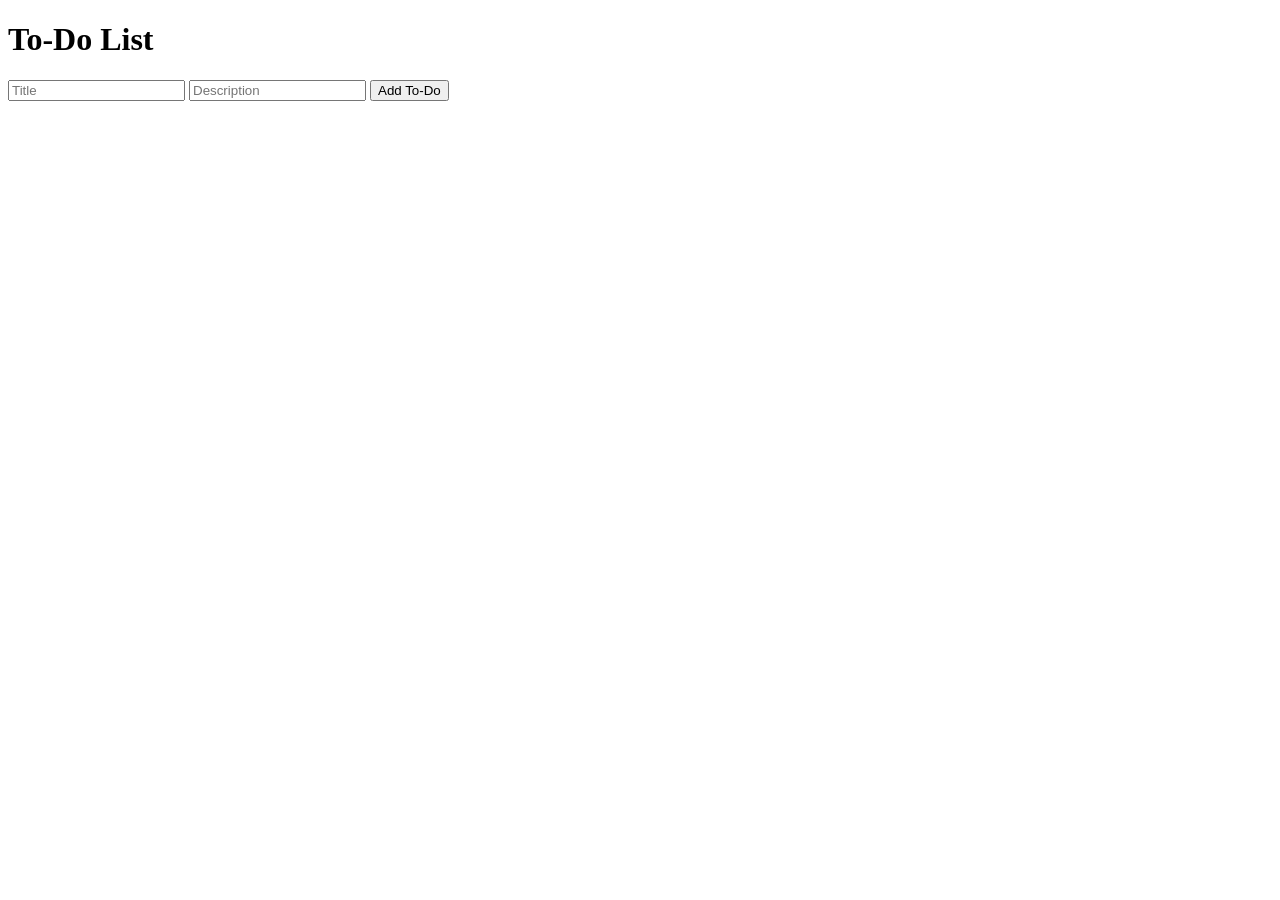
==== fastapi-app/templates/index.html @ 3cc5ca77 "fixed" ====
<!DOCTYPE html>
<html lang="en">
<head>
    <meta charset="UTF-8">
    <meta name="viewport" content="width=device-width, initial-scale=1.0">
    <title>To-Do List</title>
</head>
<body>
    <h1>To-Do List</h1>
    <ul id="todo-list"></ul>
    <form id="todo-form">
        <input type="text" id="title" placeholder="Title" required>
        <input type="text" id="description" placeholder="Description" required>
        <button type="submit">Add To-Do</button>
    </form>
    <script>
        async function fetchTodos() {
            const response = await fetch('/todos');
            const todos = await response.json();
            const todoList = document.getElementById('todo-list');
            todoList.innerHTML = '';
            todos.forEach(todo => {
                const li = document.createElement('li');
                li.textContent = `${todo.title}: ${todo.description} (Completed: ${todo.completed})`;
                const editButton = document.createElement('button');
                editButton.textContent = 'Edit';
                editButton.onclick = () => editTodo(todo.id);
                const deleteButton = document.createElement('button');
                deleteButton.textContent = 'Delete';
                deleteButton.onclick = () => deleteTodo(todo.id);
                li.appendChild(editButton);
                li.appendChild(deleteButton);
                todoList.appendChild(li);
            });
        }

        async function editTodo(id) {
            const title = prompt('Enter new title:');
            const description = prompt('Enter new description:');
            const completed = confirm('Is this task completed?');
            const response = await fetch(`/todos/${id}`, {
                method: 'PUT',
                headers: {
                    'Content-Type': 'application/json'
                },
                body: JSON.stringify({ id, title, description, completed })
            });
            if (response.ok) {
                fetchTodos();
            }
        }

        async function deleteTodo(id) {
            const response = await fetch(`/todos/${id}`, {
                method: 'DELETE'
            });
            if (response.ok) {
                fetchTodos();
            }
        }

        document.getElementById('todo-form').addEventListener('submit', async (event) => {
            event.preventDefault();
            const title = document.getElementById('title').value;
            const description = document.getElementById('description').value;
            const response = await fetch('/todos', {
                method: 'POST',
                headers: {
                    'Content-Type': 'application/json'
                },
                body: JSON.stringify({ id: Date.now(), title, description, completed: false })
            });
            if (response.ok) {
                fetchTodos();
            }
        });

        fetchTodos();
    </script>
</body>
</html>
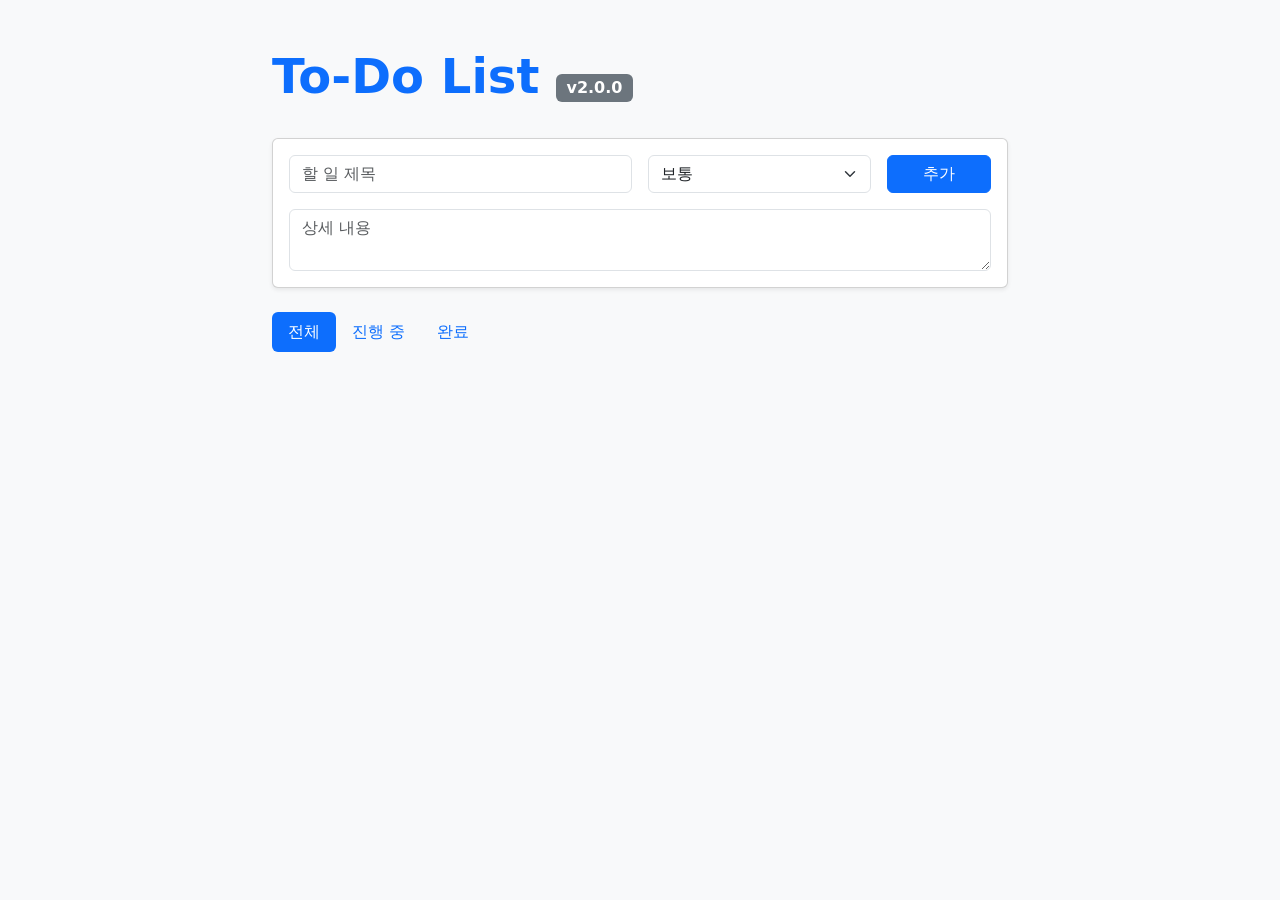
==== commit b49fc4fa: "feat: add bootstrap UI, priority, status toggle" ====
--- a/fastapi-app/templates/index.html
+++ b/fastapi-app/templates/index.html
@@ -1,76 +1,203 @@
 <!DOCTYPE html>
-<html lang="en">
+<html lang="ko">
 <head>
     <meta charset="UTF-8">
     <meta name="viewport" content="width=device-width, initial-scale=1.0">
-    <title>To-Do List</title>
+    <title>To-Do List v2.0.0</title>
+    <!-- Bootstrap 5 CSS -->
+    <link href="https://cdn.jsdelivr.net/npm/bootstrap@5.3.0/dist/css/bootstrap.min.css" rel="stylesheet">
+    <link rel="stylesheet" href="https://cdn.jsdelivr.net/npm/bootstrap-icons@1.10.0/font/bootstrap-icons.css">
+    <style>
+        .todo-completed {
+            text-decoration: line-through;
+            color: #6c757d;
+        }
+        .priority-high { border-left: 5px solid #dc3545; }
+        .priority-medium { border-left: 5px solid #ffc107; }
+        .priority-low { border-left: 5px solid #198754; }
+        body { background-color: #f8f9fa; }
+        .card { transition: transform 0.2s; }
+        .card:hover { transform: translateY(-2px); box-shadow: 0 4px 8px rgba(0,0,0,0.1); }
+    </style>
 </head>
 <body>
-    <h1>To-Do List</h1>
-    <ul id="todo-list"></ul>
-    <form id="todo-form">
-        <input type="text" id="title" placeholder="Title" required>
-        <input type="text" id="description" placeholder="Description" required>
-        <button type="submit">Add To-Do</button>
-    </form>
+    <div class="container py-5">
+        <div class="row justify-content-center">
+            <div class="col-md-8">
+                <div class="d-flex justify-content-between align-items-center mb-4">
+                    <h1 class="display-5 fw-bold text-primary">To-Do List <span class="badge bg-secondary fs-6">v2.0.0</span></h1>
+                    <div id="stats" class="text-muted"></div>
+                </div>
+
+                <!-- 입력 폼 -->
+                <div class="card shadow-sm mb-4">
+                    <div class="card-body">
+                        <form id="todo-form" class="row g-3">
+                            <div class="col-md-6">
+                                <input type="text" id="title" class="form-control" placeholder="할 일 제목" required>
+                            </div>
+                            <div class="col-md-4">
+                                <select id="priority" class="form-select">
+                                    <option value="low">낮음</option>
+                                    <option value="medium" selected>보통</option>
+                                    <option value="high">높음</option>
+                                </select>
+                            </div>
+                            <div class="col-md-2">
+                                <button type="submit" class="btn btn-primary w-100">추가</button>
+                            </div>
+                            <div class="col-12">
+                                <textarea id="description" class="form-control" placeholder="상세 내용" rows="2"></textarea>
+                            </div>
+                        </form>
+                    </div>
+                </div>
+
+                <!-- 필터 탭 -->
+                <ul class="nav nav-pills mb-3" id="pills-tab" role="tablist">
+                    <li class="nav-item" role="presentation">
+                        <button class="nav-link active" onclick="filterTodos('all')">전체</button>
+                    </li>
+                    <li class="nav-item" role="presentation">
+                        <button class="nav-link" onclick="filterTodos('active')">진행 중</button>
+                    </li>
+                    <li class="nav-item" role="presentation">
+                        <button class="nav-link" onclick="filterTodos('completed')">완료</button>
+                    </li>
+                </ul>
+
+                <!-- 할 일 목록 -->
+                <div id="todo-list" class="list-group shadow-sm">
+                    <!-- 자바스크립트로 동적 생성됨 -->
+                </div>
+            </div>
+        </div>
+    </div>
+
+    <!-- Bootstrap JS -->
+    <script src="https://cdn.jsdelivr.net/npm/bootstrap@5.3.0/dist/js/bootstrap.bundle.min.js"></script>
+
     <script>
+        let allTodos = [];
+        let currentFilter = 'all';
+
         async function fetchTodos() {
-            const response = await fetch('/todos');
-            const todos = await response.json();
+            try {
+                const response = await fetch('/todos');
+                allTodos = await response.json();
+                renderTodos();
+            } catch (error) {
+                console.error('Error fetching todos:', error);
+            }
+        }
+
+        function renderTodos() {
             const todoList = document.getElementById('todo-list');
+            const stats = document.getElementById('stats');
             todoList.innerHTML = '';
-            todos.forEach(todo => {
-                const li = document.createElement('li');
-                li.textContent = `${todo.title}: ${todo.description} (Completed: ${todo.completed})`;
-                const editButton = document.createElement('button');
-                editButton.textContent = 'Edit';
-                editButton.onclick = () => editTodo(todo.id);
-                const deleteButton = document.createElement('button');
-                deleteButton.textContent = 'Delete';
-                deleteButton.onclick = () => deleteTodo(todo.id);
-                li.appendChild(editButton);
-                li.appendChild(deleteButton);
-                todoList.appendChild(li);
-            });
+
+            const filteredTodos = allTodos.filter(todo => {
+                if (currentFilter === 'active') return !todo.completed;
+                if (currentFilter === 'completed') return todo.completed;
+                return true;
+            });
+
+            // 통계 업데이트
+            const completedCount = allTodos.filter(t => t.completed).length;
+            stats.textContent = `전체 ${allTodos.length} | 완료 ${completedCount} | 남음 ${allTodos.length - completedCount}`;
+
+            if (filteredTodos.length === 0) {
+                todoList.innerHTML = '<div class="list-group-item text-center py-4 text-muted">할 일이 없습니다.</div>';
+                return;
+            }
+
+            filteredTodos.forEach(todo => {
+                const item = document.createElement('div');
+                item.className = `list-group-item list-group-item-action priority-${todo.priority} mb-2 border rounded shadow-sm`;
+                
+                const priorityBadge = {
+                    'high': '<span class="badge bg-danger">높음</span>',
+                    'medium': '<span class="badge bg-warning text-dark">보통</span>',
+                    'low': '<span class="badge bg-success">낮음</span>'
+                }[todo.priority];
+
+                item.innerHTML = `
+                    <div class="d-flex w-100 justify-content-between align-items-center">
+                        <div class="form-check flex-grow-1">
+                            <input class="form-check-input mt-2" type="checkbox" ${todo.completed ? 'checked' : ''} 
+                                   onchange="toggleTodo(${todo.id})">
+                            <h5 class="mb-1 ${todo.completed ? 'todo-completed' : ''}">${todo.title} ${priorityBadge}</h5>
+                            <p class="mb-1 text-muted small">${todo.description || '내용 없음'}</p>
+                        </div>
+                        <div class="btn-group">
+                            <button class="btn btn-outline-secondary btn-sm" onclick="editTodo(${todo.id})"><i class="bi bi-pencil"></i></button>
+                            <button class="btn btn-outline-danger btn-sm" onclick="deleteTodo(${todo.id})"><i class="bi bi-trash"></i></button>
+                        </div>
+                    </div>
+                `;
+                todoList.appendChild(item);
+            });
+        }
+
+        function filterTodos(filter) {
+            currentFilter = filter;
+            document.querySelectorAll('.nav-link').forEach(btn => {
+                btn.classList.toggle('active', btn.textContent.includes(filter === 'all' ? '전체' : (filter === 'active' ? '진행' : '완료')));
+            });
+            renderTodos();
+        }
+
+        async function toggleTodo(id) {
+            const response = await fetch(`/todos/${id}/toggle`, { method: 'PATCH' });
+            if (response.ok) fetchTodos();
+        }
+
+        async function deleteTodo(id) {
+            if (confirm('정말로 삭제하시겠습니까?')) {
+                const response = await fetch(`/todos/${id}`, { method: 'DELETE' });
+                if (response.ok) fetchTodos();
+            }
         }
 
         async function editTodo(id) {
-            const title = prompt('Enter new title:');
-            const description = prompt('Enter new description:');
-            const completed = confirm('Is this task completed?');
+            const todo = allTodos.find(t => t.id === id);
+            const newTitle = prompt('새 제목:', todo.title);
+            if (newTitle === null) return;
+            
+            const newDesc = prompt('새 내용:', todo.description);
+            
             const response = await fetch(`/todos/${id}`, {
                 method: 'PUT',
-                headers: {
-                    'Content-Type': 'application/json'
-                },
-                body: JSON.stringify({ id, title, description, completed })
-            });
-            if (response.ok) {
-                fetchTodos();
-            }
-        }
-
-        async function deleteTodo(id) {
-            const response = await fetch(`/todos/${id}`, {
-                method: 'DELETE'
-            });
-            if (response.ok) {
-                fetchTodos();
-            }
-        }
-
-        document.getElementById('todo-form').addEventListener('submit', async (event) => {
-            event.preventDefault();
+                headers: { 'Content-Type': 'application/json' },
+                body: JSON.stringify({ 
+                    ...todo, 
+                    title: newTitle, 
+                    description: newDesc 
+                })
+            });
+            if (response.ok) fetchTodos();
+        }
+
+        document.getElementById('todo-form').addEventListener('submit', async (e) => {
+            e.preventDefault();
             const title = document.getElementById('title').value;
+            const priority = document.getElementById('priority').value;
             const description = document.getElementById('description').value;
+
             const response = await fetch('/todos', {
                 method: 'POST',
-                headers: {
-                    'Content-Type': 'application/json'
-                },
-                body: JSON.stringify({ id: Date.now(), title, description, completed: false })
-            });
+                headers: { 'Content-Type': 'application/json' },
+                body: JSON.stringify({ 
+                    id: Date.now(), 
+                    title, 
+                    description, 
+                    completed: false,
+                    priority 
+                })
+            });
+
             if (response.ok) {
+                e.target.reset();
                 fetchTodos();
             }
         });
@@ -78,4 +205,4 @@
         fetchTodos();
     </script>
 </body>
-</html>+</html>
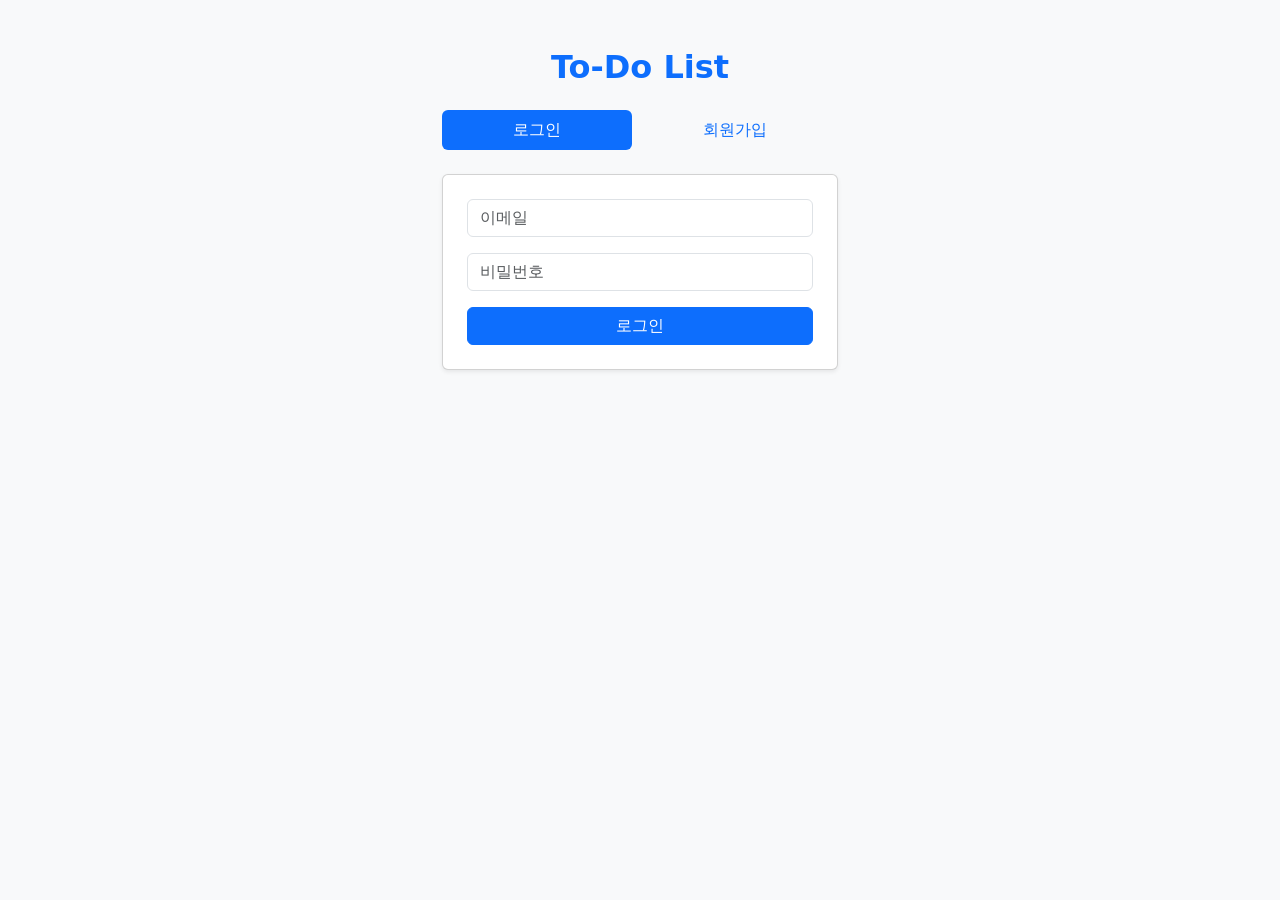
==== commit 0ceadfc4: "feat: user register&auth 구현과 DB 연결" ====
--- a/fastapi-app/templates/index.html
+++ b/fastapi-app/templates/index.html
@@ -3,206 +3,337 @@
 <head>
     <meta charset="UTF-8">
     <meta name="viewport" content="width=device-width, initial-scale=1.0">
-    <title>To-Do List v2.0.0</title>
-    <!-- Bootstrap 5 CSS -->
+    <title>To-Do List</title>
     <link href="https://cdn.jsdelivr.net/npm/bootstrap@5.3.0/dist/css/bootstrap.min.css" rel="stylesheet">
     <link rel="stylesheet" href="https://cdn.jsdelivr.net/npm/bootstrap-icons@1.10.0/font/bootstrap-icons.css">
     <style>
-        .todo-completed {
-            text-decoration: line-through;
-            color: #6c757d;
-        }
-        .priority-high { border-left: 5px solid #dc3545; }
-        .priority-medium { border-left: 5px solid #ffc107; }
-        .priority-low { border-left: 5px solid #198754; }
         body { background-color: #f8f9fa; }
+        .todo-completed { text-decoration: line-through; color: #6c757d; }
+        .priority-high  { border-left: 5px solid #dc3545; }
+        .priority-medium{ border-left: 5px solid #ffc107; }
+        .priority-low   { border-left: 5px solid #198754; }
         .card { transition: transform 0.2s; }
         .card:hover { transform: translateY(-2px); box-shadow: 0 4px 8px rgba(0,0,0,0.1); }
     </style>
 </head>
 <body>
-    <div class="container py-5">
-        <div class="row justify-content-center">
-            <div class="col-md-8">
-                <div class="d-flex justify-content-between align-items-center mb-4">
-                    <h1 class="display-5 fw-bold text-primary">To-Do List <span class="badge bg-secondary fs-6">v2.0.0</span></h1>
-                    <div id="stats" class="text-muted"></div>
-                </div>
-
-                <!-- 입력 폼 -->
-                <div class="card shadow-sm mb-4">
-                    <div class="card-body">
-                        <form id="todo-form" class="row g-3">
-                            <div class="col-md-6">
-                                <input type="text" id="title" class="form-control" placeholder="할 일 제목" required>
-                            </div>
-                            <div class="col-md-4">
-                                <select id="priority" class="form-select">
-                                    <option value="low">낮음</option>
-                                    <option value="medium" selected>보통</option>
-                                    <option value="high">높음</option>
-                                </select>
-                            </div>
-                            <div class="col-md-2">
-                                <button type="submit" class="btn btn-primary w-100">추가</button>
-                            </div>
-                            <div class="col-12">
-                                <textarea id="description" class="form-control" placeholder="상세 내용" rows="2"></textarea>
-                            </div>
-                        </form>
-                    </div>
-                </div>
-
-                <!-- 필터 탭 -->
-                <ul class="nav nav-pills mb-3" id="pills-tab" role="tablist">
-                    <li class="nav-item" role="presentation">
-                        <button class="nav-link active" onclick="filterTodos('all')">전체</button>
-                    </li>
-                    <li class="nav-item" role="presentation">
-                        <button class="nav-link" onclick="filterTodos('active')">진행 중</button>
-                    </li>
-                    <li class="nav-item" role="presentation">
-                        <button class="nav-link" onclick="filterTodos('completed')">완료</button>
-                    </li>
-                </ul>
-
-                <!-- 할 일 목록 -->
-                <div id="todo-list" class="list-group shadow-sm">
-                    <!-- 자바스크립트로 동적 생성됨 -->
-                </div>
-            </div>
+
+<!-- 인증 화면 -->
+<div id="auth-section" class="container py-5" style="max-width:420px;">
+    <h2 class="text-center text-primary fw-bold mb-4">To-Do List</h2>
+
+    <!-- 탭 -->
+    <ul class="nav nav-pills nav-fill mb-4" id="authTab">
+        <li class="nav-item">
+            <button class="nav-link active" onclick="showTab('login')">로그인</button>
+        </li>
+        <li class="nav-item">
+            <button class="nav-link" onclick="showTab('register')">회원가입</button>
+        </li>
+    </ul>
+
+    <div class="card shadow-sm">
+        <div class="card-body p-4">
+            <!-- 로그인 폼 -->
+            <form id="login-form">
+                <div class="mb-3">
+                    <input type="email" id="login-email" class="form-control" placeholder="이메일" required>
+                </div>
+                <div class="mb-3">
+                    <input type="password" id="login-password" class="form-control" placeholder="비밀번호" required>
+                </div>
+                <button type="submit" class="btn btn-primary w-100">로그인</button>
+            </form>
+
+            <!-- 회원가입 폼 -->
+            <form id="register-form" style="display:none;">
+                <div class="mb-3">
+                    <input type="email" id="reg-email" class="form-control" placeholder="이메일" required>
+                </div>
+                <div class="mb-3">
+                    <input type="password" id="reg-password" class="form-control" placeholder="비밀번호" required>
+                </div>
+                <button type="submit" class="btn btn-success w-100">회원가입</button>
+            </form>
+
+            <div id="auth-error" class="alert alert-danger mt-3 d-none"></div>
         </div>
     </div>
-
-    <!-- Bootstrap JS -->
-    <script src="https://cdn.jsdelivr.net/npm/bootstrap@5.3.0/dist/js/bootstrap.bundle.min.js"></script>
-
-    <script>
-        let allTodos = [];
-        let currentFilter = 'all';
-
-        async function fetchTodos() {
-            try {
-                const response = await fetch('/todos');
-                allTodos = await response.json();
-                renderTodos();
-            } catch (error) {
-                console.error('Error fetching todos:', error);
-            }
+</div>
+
+<!-- 메인 화면 -->
+<div id="main-section" class="container py-5" style="display:none;">
+    <div class="row justify-content-center">
+        <div class="col-md-8">
+            <div class="d-flex justify-content-between align-items-center mb-4">
+                <h1 class="display-5 fw-bold text-primary">To-Do List</h1>
+                <div class="d-flex align-items-center gap-3">
+                    <span id="stats" class="text-muted small"></span>
+                    <button class="btn btn-outline-secondary btn-sm" onclick="logout()">
+                        <i class="bi bi-box-arrow-right"></i> 로그아웃
+                    </button>
+                </div>
+            </div>
+
+            <!-- 입력 폼 -->
+            <div class="card shadow-sm mb-4">
+                <div class="card-body">
+                    <form id="todo-form" class="row g-3">
+                        <div class="col-md-6">
+                            <input type="text" id="title" class="form-control" placeholder="할 일 제목" required>
+                        </div>
+                        <div class="col-md-4">
+                            <select id="priority" class="form-select">
+                                <option value="low">낮음</option>
+                                <option value="medium" selected>보통</option>
+                                <option value="high">높음</option>
+                            </select>
+                        </div>
+                        <div class="col-md-2">
+                            <button type="submit" class="btn btn-primary w-100">추가</button>
+                        </div>
+                        <div class="col-12">
+                            <textarea id="description" class="form-control" placeholder="상세 내용" rows="2"></textarea>
+                        </div>
+                    </form>
+                </div>
+            </div>
+
+            <!-- 필터 탭 -->
+            <ul class="nav nav-pills mb-3">
+                <li class="nav-item">
+                    <button class="nav-link active" onclick="filterTodos('all', this)">전체</button>
+                </li>
+                <li class="nav-item">
+                    <button class="nav-link" onclick="filterTodos('active', this)">진행 중</button>
+                </li>
+                <li class="nav-item">
+                    <button class="nav-link" onclick="filterTodos('completed', this)">완료</button>
+                </li>
+            </ul>
+
+            <!-- 할 일 목록 -->
+            <div id="todo-list" class="list-group shadow-sm"></div>
+        </div>
+    </div>
+</div>
+
+<script src="https://cdn.jsdelivr.net/npm/bootstrap@5.3.0/dist/js/bootstrap.bundle.min.js"></script>
+<script>
+    let allTodos = [];
+    let currentFilter = 'all';
+
+    // ── 인증 헬퍼 ──────────────────────────────────────────────
+    function getToken() { return localStorage.getItem('token'); }
+    function setToken(t) { localStorage.setItem('token', t); }
+    function clearToken() { localStorage.removeItem('token'); }
+
+    function authHeaders() {
+        return { 'Content-Type': 'application/json', 'Authorization': `Bearer ${getToken()}` };
+    }
+
+    async function apiFetch(url, options = {}) {
+        const res = await fetch(url, { ...options, headers: authHeaders() });
+        if (res.status === 401) { logout(); return null; }
+        return res;
+    }
+
+    // ── 화면 전환 ────────────────────────────────────────────
+    function showMain() {
+        document.getElementById('auth-section').style.display = 'none';
+        document.getElementById('main-section').style.display = '';
+        fetchTodos();
+    }
+
+    function showAuth() {
+        document.getElementById('auth-section').style.display = '';
+        document.getElementById('main-section').style.display = 'none';
+    }
+
+    function showTab(tab) {
+        document.getElementById('login-form').style.display    = tab === 'login'    ? '' : 'none';
+        document.getElementById('register-form').style.display = tab === 'register' ? '' : 'none';
+        document.querySelectorAll('#authTab .nav-link').forEach((btn, i) => {
+            btn.classList.toggle('active', (tab === 'login' && i === 0) || (tab === 'register' && i === 1));
+        });
+        document.getElementById('auth-error').classList.add('d-none');
+    }
+
+    function showAuthError(msg) {
+        const el = document.getElementById('auth-error');
+        el.textContent = msg;
+        el.classList.remove('d-none');
+    }
+
+    function logout() {
+        clearToken();
+        allTodos = [];
+        showAuth();
+    }
+
+    // ── 로그인 / 회원가입 ──────────────────────────────────────
+    document.getElementById('login-form').addEventListener('submit', async (e) => {
+        e.preventDefault();
+        const email    = document.getElementById('login-email').value;
+        const password = document.getElementById('login-password').value;
+
+        const res = await fetch('/auth/login', {
+            method: 'POST',
+            headers: { 'Content-Type': 'application/json' },
+            body: JSON.stringify({ email, password })
+        });
+
+        if (res.ok) {
+            const data = await res.json();
+            setToken(data.access_token);
+            showMain();
+        } else {
+            const err = await res.json();
+            showAuthError(err.detail || '로그인 실패');
         }
-
-        function renderTodos() {
-            const todoList = document.getElementById('todo-list');
-            const stats = document.getElementById('stats');
-            todoList.innerHTML = '';
-
-            const filteredTodos = allTodos.filter(todo => {
-                if (currentFilter === 'active') return !todo.completed;
-                if (currentFilter === 'completed') return todo.completed;
-                return true;
-            });
-
-            // 통계 업데이트
-            const completedCount = allTodos.filter(t => t.completed).length;
-            stats.textContent = `전체 ${allTodos.length} | 완료 ${completedCount} | 남음 ${allTodos.length - completedCount}`;
-
-            if (filteredTodos.length === 0) {
-                todoList.innerHTML = '<div class="list-group-item text-center py-4 text-muted">할 일이 없습니다.</div>';
-                return;
-            }
-
-            filteredTodos.forEach(todo => {
-                const item = document.createElement('div');
-                item.className = `list-group-item list-group-item-action priority-${todo.priority} mb-2 border rounded shadow-sm`;
-                
-                const priorityBadge = {
-                    'high': '<span class="badge bg-danger">높음</span>',
-                    'medium': '<span class="badge bg-warning text-dark">보통</span>',
-                    'low': '<span class="badge bg-success">낮음</span>'
-                }[todo.priority];
-
-                item.innerHTML = `
-                    <div class="d-flex w-100 justify-content-between align-items-center">
-                        <div class="form-check flex-grow-1">
-                            <input class="form-check-input mt-2" type="checkbox" ${todo.completed ? 'checked' : ''} 
-                                   onchange="toggleTodo(${todo.id})">
-                            <h5 class="mb-1 ${todo.completed ? 'todo-completed' : ''}">${todo.title} ${priorityBadge}</h5>
-                            <p class="mb-1 text-muted small">${todo.description || '내용 없음'}</p>
-                        </div>
-                        <div class="btn-group">
-                            <button class="btn btn-outline-secondary btn-sm" onclick="editTodo(${todo.id})"><i class="bi bi-pencil"></i></button>
-                            <button class="btn btn-outline-danger btn-sm" onclick="deleteTodo(${todo.id})"><i class="bi bi-trash"></i></button>
-                        </div>
-                    </div>
-                `;
-                todoList.appendChild(item);
-            });
-        }
-
-        function filterTodos(filter) {
-            currentFilter = filter;
-            document.querySelectorAll('.nav-link').forEach(btn => {
-                btn.classList.toggle('active', btn.textContent.includes(filter === 'all' ? '전체' : (filter === 'active' ? '진행' : '완료')));
-            });
-            renderTodos();
-        }
-
-        async function toggleTodo(id) {
-            const response = await fetch(`/todos/${id}/toggle`, { method: 'PATCH' });
-            if (response.ok) fetchTodos();
-        }
-
-        async function deleteTodo(id) {
-            if (confirm('정말로 삭제하시겠습니까?')) {
-                const response = await fetch(`/todos/${id}`, { method: 'DELETE' });
-                if (response.ok) fetchTodos();
-            }
-        }
-
-        async function editTodo(id) {
-            const todo = allTodos.find(t => t.id === id);
-            const newTitle = prompt('새 제목:', todo.title);
-            if (newTitle === null) return;
-            
-            const newDesc = prompt('새 내용:', todo.description);
-            
-            const response = await fetch(`/todos/${id}`, {
-                method: 'PUT',
-                headers: { 'Content-Type': 'application/json' },
-                body: JSON.stringify({ 
-                    ...todo, 
-                    title: newTitle, 
-                    description: newDesc 
-                })
-            });
-            if (response.ok) fetchTodos();
-        }
-
-        document.getElementById('todo-form').addEventListener('submit', async (e) => {
-            e.preventDefault();
-            const title = document.getElementById('title').value;
-            const priority = document.getElementById('priority').value;
-            const description = document.getElementById('description').value;
-
-            const response = await fetch('/todos', {
+    });
+
+    document.getElementById('register-form').addEventListener('submit', async (e) => {
+        e.preventDefault();
+        const email    = document.getElementById('reg-email').value;
+        const password = document.getElementById('reg-password').value;
+
+        const res = await fetch('/auth/register', {
+            method: 'POST',
+            headers: { 'Content-Type': 'application/json' },
+            body: JSON.stringify({ email, password })
+        });
+
+        if (res.ok) {
+            showAuthError('');
+            document.getElementById('auth-error').classList.add('d-none');
+            // 자동 로그인
+            const loginRes = await fetch('/auth/login', {
                 method: 'POST',
                 headers: { 'Content-Type': 'application/json' },
-                body: JSON.stringify({ 
-                    id: Date.now(), 
-                    title, 
-                    description, 
-                    completed: false,
-                    priority 
-                })
+                body: JSON.stringify({ email, password })
             });
-
-            if (response.ok) {
-                e.target.reset();
-                fetchTodos();
+            if (loginRes.ok) {
+                const data = await loginRes.json();
+                setToken(data.access_token);
+                showMain();
             }
-        });
-
-        fetchTodos();
-    </script>
+        } else {
+            const err = await res.json();
+            showAuthError(err.detail || '회원가입 실패');
+        }
+    });
+
+    // ── Todo CRUD ──────────────────────────────────────────────
+    async function fetchTodos() {
+        const res = await apiFetch('/todos');
+        if (!res) return;
+        allTodos = await res.json();
+        renderTodos();
+    }
+
+    function renderTodos() {
+        const list  = document.getElementById('todo-list');
+        const stats = document.getElementById('stats');
+        list.innerHTML = '';
+
+        const filtered = allTodos.filter(t => {
+            if (currentFilter === 'active')    return !t.completed;
+            if (currentFilter === 'completed') return  t.completed;
+            return true;
+        });
+
+        const done = allTodos.filter(t => t.completed).length;
+        stats.textContent = `전체 ${allTodos.length} | 완료 ${done} | 남음 ${allTodos.length - done}`;
+
+        if (filtered.length === 0) {
+            list.innerHTML = '<div class="list-group-item text-center py-4 text-muted">할 일이 없습니다.</div>';
+            return;
+        }
+
+        const badges = {
+            high:   '<span class="badge bg-danger">높음</span>',
+            medium: '<span class="badge bg-warning text-dark">보통</span>',
+            low:    '<span class="badge bg-success">낮음</span>'
+        };
+
+        filtered.forEach(todo => {
+            const item = document.createElement('div');
+            item.className = `list-group-item list-group-item-action priority-${todo.priority} mb-2 border rounded shadow-sm`;
+            item.innerHTML = `
+                <div class="d-flex w-100 justify-content-between align-items-center">
+                    <div class="form-check flex-grow-1">
+                        <input class="form-check-input mt-2" type="checkbox" ${todo.completed ? 'checked' : ''}
+                               onchange="toggleTodo(${todo.id})">
+                        <h5 class="mb-1 ${todo.completed ? 'todo-completed' : ''}">${todo.title} ${badges[todo.priority] || ''}</h5>
+                        <p class="mb-1 text-muted small">${todo.description || '내용 없음'}</p>
+                    </div>
+                    <div class="btn-group">
+                        <button class="btn btn-outline-secondary btn-sm" onclick="editTodo(${todo.id})">
+                            <i class="bi bi-pencil"></i>
+                        </button>
+                        <button class="btn btn-outline-danger btn-sm" onclick="deleteTodo(${todo.id})">
+                            <i class="bi bi-trash"></i>
+                        </button>
+                    </div>
+                </div>`;
+            list.appendChild(item);
+        });
+    }
+
+    function filterTodos(filter, btn) {
+        currentFilter = filter;
+        document.querySelectorAll('.nav-pills .nav-link').forEach(b => b.classList.remove('active'));
+        btn.classList.add('active');
+        renderTodos();
+    }
+
+    async function toggleTodo(id) {
+        const res = await apiFetch(`/todos/${id}/toggle`, { method: 'PATCH' });
+        if (res && res.ok) fetchTodos();
+    }
+
+    async function deleteTodo(id) {
+        if (!confirm('정말로 삭제하시겠습니까?')) return;
+        const res = await apiFetch(`/todos/${id}`, { method: 'DELETE' });
+        if (res && res.ok) fetchTodos();
+    }
+
+    async function editTodo(id) {
+        const todo = allTodos.find(t => t.id === id);
+        const newTitle = prompt('새 제목:', todo.title);
+        if (newTitle === null) return;
+        const newDesc = prompt('새 내용:', todo.description);
+
+        const res = await apiFetch(`/todos/${id}`, {
+            method: 'PUT',
+            body: JSON.stringify({ title: newTitle, description: newDesc })
+        });
+        if (res && res.ok) fetchTodos();
+    }
+
+    document.getElementById('todo-form').addEventListener('submit', async (e) => {
+        e.preventDefault();
+        const res = await apiFetch('/todos', {
+            method: 'POST',
+            body: JSON.stringify({
+                title:       document.getElementById('title').value,
+                priority:    document.getElementById('priority').value,
+                description: document.getElementById('description').value
+            })
+        });
+        if (res && res.ok) {
+            e.target.reset();
+            fetchTodos();
+        }
+    });
+
+    // ── 초기 진입 ─────────────────────────────────────────────
+    if (getToken()) {
+        showMain();
+    } else {
+        showAuth();
+    }
+</script>
 </body>
 </html>
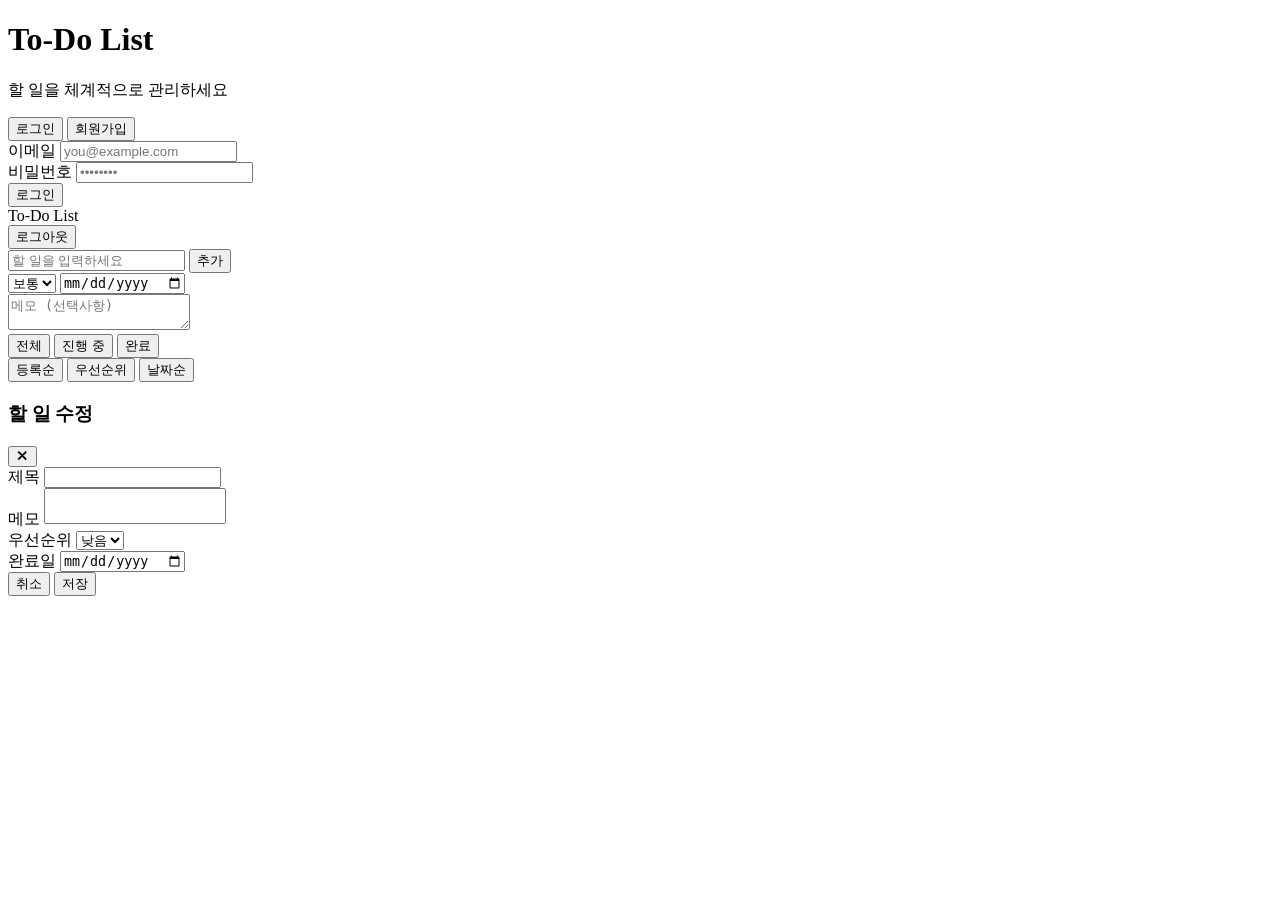
==== commit bce6415f: "feat: 파일 구조변경 및 정렬기능" ====
--- a/fastapi-app/templates/index.html
+++ b/fastapi-app/templates/index.html
@@ -4,336 +4,139 @@
     <meta charset="UTF-8">
     <meta name="viewport" content="width=device-width, initial-scale=1.0">
     <title>To-Do List</title>
-    <link href="https://cdn.jsdelivr.net/npm/bootstrap@5.3.0/dist/css/bootstrap.min.css" rel="stylesheet">
-    <link rel="stylesheet" href="https://cdn.jsdelivr.net/npm/bootstrap-icons@1.10.0/font/bootstrap-icons.css">
-    <style>
-        body { background-color: #f8f9fa; }
-        .todo-completed { text-decoration: line-through; color: #6c757d; }
-        .priority-high  { border-left: 5px solid #dc3545; }
-        .priority-medium{ border-left: 5px solid #ffc107; }
-        .priority-low   { border-left: 5px solid #198754; }
-        .card { transition: transform 0.2s; }
-        .card:hover { transform: translateY(-2px); box-shadow: 0 4px 8px rgba(0,0,0,0.1); }
-    </style>
+    <link href="https://fonts.googleapis.com/css2?family=Inter:wght@300;400;500;600;700&display=swap" rel="stylesheet">
+    <link rel="stylesheet" href="/static/css/style.css">
 </head>
 <body>
 
 <!-- 인증 화면 -->
-<div id="auth-section" class="container py-5" style="max-width:420px;">
-    <h2 class="text-center text-primary fw-bold mb-4">To-Do List</h2>
+<div id="auth-section">
+    <div class="auth-box">
+        <div class="auth-logo">
+            <h1>To-Do List</h1>
+            <p>할 일을 체계적으로 관리하세요</p>
+        </div>
 
-    <!-- 탭 -->
-    <ul class="nav nav-pills nav-fill mb-4" id="authTab">
-        <li class="nav-item">
-            <button class="nav-link active" onclick="showTab('login')">로그인</button>
-        </li>
-        <li class="nav-item">
-            <button class="nav-link" onclick="showTab('register')">회원가입</button>
-        </li>
-    </ul>
+        <div class="auth-tabs">
+            <button class="auth-tab-btn active" onclick="showTab('login')">로그인</button>
+            <button class="auth-tab-btn" onclick="showTab('register')">회원가입</button>
+        </div>
 
-    <div class="card shadow-sm">
-        <div class="card-body p-4">
-            <!-- 로그인 폼 -->
+        <div class="auth-card">
             <form id="login-form">
-                <div class="mb-3">
-                    <input type="email" id="login-email" class="form-control" placeholder="이메일" required>
+                <div class="form-group">
+                    <label class="form-label">이메일</label>
+                    <input type="email" id="login-email" class="form-input" placeholder="you@example.com" required>
                 </div>
-                <div class="mb-3">
-                    <input type="password" id="login-password" class="form-control" placeholder="비밀번호" required>
+                <div class="form-group">
+                    <label class="form-label">비밀번호</label>
+                    <input type="password" id="login-password" class="form-input" placeholder="••••••••" required>
                 </div>
-                <button type="submit" class="btn btn-primary w-100">로그인</button>
+                <button type="submit" class="btn-primary">로그인</button>
             </form>
 
-            <!-- 회원가입 폼 -->
             <form id="register-form" style="display:none;">
-                <div class="mb-3">
-                    <input type="email" id="reg-email" class="form-control" placeholder="이메일" required>
+                <div class="form-group">
+                    <label class="form-label">이메일</label>
+                    <input type="email" id="reg-email" class="form-input" placeholder="you@example.com" required>
                 </div>
-                <div class="mb-3">
-                    <input type="password" id="reg-password" class="form-control" placeholder="비밀번호" required>
+                <div class="form-group">
+                    <label class="form-label">비밀번호</label>
+                    <input type="password" id="reg-password" class="form-input" placeholder="••••••••" required>
                 </div>
-                <button type="submit" class="btn btn-success w-100">회원가입</button>
+                <button type="submit" class="btn-primary green">가입하기</button>
             </form>
 
-            <div id="auth-error" class="alert alert-danger mt-3 d-none"></div>
+            <div id="auth-error" class="auth-error"></div>
         </div>
     </div>
 </div>
 
 <!-- 메인 화면 -->
-<div id="main-section" class="container py-5" style="display:none;">
-    <div class="row justify-content-center">
-        <div class="col-md-8">
-            <div class="d-flex justify-content-between align-items-center mb-4">
-                <h1 class="display-5 fw-bold text-primary">To-Do List</h1>
-                <div class="d-flex align-items-center gap-3">
-                    <span id="stats" class="text-muted small"></span>
-                    <button class="btn btn-outline-secondary btn-sm" onclick="logout()">
-                        <i class="bi bi-box-arrow-right"></i> 로그아웃
-                    </button>
+<div id="main-section">
+    <header class="topbar">
+        <span class="topbar-logo">To-Do List</span>
+        <div class="topbar-right">
+            <span id="stats"></span>
+            <button class="btn-logout" onclick="logout()">로그아웃</button>
+        </div>
+    </header>
+
+    <div class="main-body">
+        <div class="add-card">
+            <form id="todo-form">
+                <div class="add-row">
+                    <input type="text" id="title" class="add-title" placeholder="할 일을 입력하세요" required>
+                    <button type="submit" class="btn-add">추가</button>
+                </div>
+                <div class="add-meta">
+                    <select id="priority" class="form-select">
+                        <option value="low">낮음</option>
+                        <option value="medium" selected>보통</option>
+                        <option value="high">높음</option>
+                    </select>
+                    <input type="date" id="due_date" class="add-date">
+                </div>
+                <textarea id="description" class="add-desc" placeholder="메모 (선택사항)" rows="2"></textarea>
+            </form>
+        </div>
+
+        <div class="toolbar">
+            <div class="filter-tabs">
+                <button class="filter-btn active" onclick="filterTodos('all', this)">전체</button>
+                <button class="filter-btn" onclick="filterTodos('active', this)">진행 중</button>
+                <button class="filter-btn" onclick="filterTodos('completed', this)">완료</button>
+            </div>
+            <div class="sort-tabs">
+                <button class="sort-btn active" onclick="setSort('default', this)">등록순</button>
+                <button class="sort-btn" onclick="setSort('priority', this)">우선순위</button>
+                <button class="sort-btn" onclick="setSort('date', this)">날짜순</button>
+            </div>
+        </div>
+
+        <div id="todo-list"></div>
+    </div>
+</div>
+
+<!-- 수정 모달 -->
+<div class="modal-overlay" id="editOverlay">
+    <div class="modal-box">
+        <div class="modal-header">
+            <h3>할 일 수정</h3>
+            <button class="modal-close" onclick="closeModal()">✕</button>
+        </div>
+        <div class="modal-body">
+            <input type="hidden" id="edit-id">
+            <div class="form-group">
+                <label class="form-label">제목</label>
+                <input type="text" id="edit-title" class="form-input" required>
+            </div>
+            <div class="form-group">
+                <label class="form-label">메모</label>
+                <textarea id="edit-description" class="form-input" rows="2" style="resize:none;"></textarea>
+            </div>
+            <div class="modal-row">
+                <div class="form-group">
+                    <label class="form-label">우선순위</label>
+                    <select id="edit-priority" class="form-input" style="cursor:pointer;">
+                        <option value="low">낮음</option>
+                        <option value="medium">보통</option>
+                        <option value="high">높음</option>
+                    </select>
+                </div>
+                <div class="form-group">
+                    <label class="form-label">완료일</label>
+                    <input type="date" id="edit-due_date" class="form-input">
                 </div>
             </div>
-
-            <!-- 입력 폼 -->
-            <div class="card shadow-sm mb-4">
-                <div class="card-body">
-                    <form id="todo-form" class="row g-3">
-                        <div class="col-md-6">
-                            <input type="text" id="title" class="form-control" placeholder="할 일 제목" required>
-                        </div>
-                        <div class="col-md-4">
-                            <select id="priority" class="form-select">
-                                <option value="low">낮음</option>
-                                <option value="medium" selected>보통</option>
-                                <option value="high">높음</option>
-                            </select>
-                        </div>
-                        <div class="col-md-2">
-                            <button type="submit" class="btn btn-primary w-100">추가</button>
-                        </div>
-                        <div class="col-12">
-                            <textarea id="description" class="form-control" placeholder="상세 내용" rows="2"></textarea>
-                        </div>
-                    </form>
-                </div>
-            </div>
-
-            <!-- 필터 탭 -->
-            <ul class="nav nav-pills mb-3">
-                <li class="nav-item">
-                    <button class="nav-link active" onclick="filterTodos('all', this)">전체</button>
-                </li>
-                <li class="nav-item">
-                    <button class="nav-link" onclick="filterTodos('active', this)">진행 중</button>
-                </li>
-                <li class="nav-item">
-                    <button class="nav-link" onclick="filterTodos('completed', this)">완료</button>
-                </li>
-            </ul>
-
-            <!-- 할 일 목록 -->
-            <div id="todo-list" class="list-group shadow-sm"></div>
+        </div>
+        <div class="modal-footer">
+            <button class="btn-cancel" onclick="closeModal()">취소</button>
+            <button class="btn-save" onclick="submitEdit()">저장</button>
         </div>
     </div>
 </div>
 
-<script src="https://cdn.jsdelivr.net/npm/bootstrap@5.3.0/dist/js/bootstrap.bundle.min.js"></script>
-<script>
-    let allTodos = [];
-    let currentFilter = 'all';
-
-    // ── 인증 헬퍼 ──────────────────────────────────────────────
-    function getToken() { return localStorage.getItem('token'); }
-    function setToken(t) { localStorage.setItem('token', t); }
-    function clearToken() { localStorage.removeItem('token'); }
-
-    function authHeaders() {
-        return { 'Content-Type': 'application/json', 'Authorization': `Bearer ${getToken()}` };
-    }
-
-    async function apiFetch(url, options = {}) {
-        const res = await fetch(url, { ...options, headers: authHeaders() });
-        if (res.status === 401) { logout(); return null; }
-        return res;
-    }
-
-    // ── 화면 전환 ────────────────────────────────────────────
-    function showMain() {
-        document.getElementById('auth-section').style.display = 'none';
-        document.getElementById('main-section').style.display = '';
-        fetchTodos();
-    }
-
-    function showAuth() {
-        document.getElementById('auth-section').style.display = '';
-        document.getElementById('main-section').style.display = 'none';
-    }
-
-    function showTab(tab) {
-        document.getElementById('login-form').style.display    = tab === 'login'    ? '' : 'none';
-        document.getElementById('register-form').style.display = tab === 'register' ? '' : 'none';
-        document.querySelectorAll('#authTab .nav-link').forEach((btn, i) => {
-            btn.classList.toggle('active', (tab === 'login' && i === 0) || (tab === 'register' && i === 1));
-        });
-        document.getElementById('auth-error').classList.add('d-none');
-    }
-
-    function showAuthError(msg) {
-        const el = document.getElementById('auth-error');
-        el.textContent = msg;
-        el.classList.remove('d-none');
-    }
-
-    function logout() {
-        clearToken();
-        allTodos = [];
-        showAuth();
-    }
-
-    // ── 로그인 / 회원가입 ──────────────────────────────────────
-    document.getElementById('login-form').addEventListener('submit', async (e) => {
-        e.preventDefault();
-        const email    = document.getElementById('login-email').value;
-        const password = document.getElementById('login-password').value;
-
-        const res = await fetch('/auth/login', {
-            method: 'POST',
-            headers: { 'Content-Type': 'application/json' },
-            body: JSON.stringify({ email, password })
-        });
-
-        if (res.ok) {
-            const data = await res.json();
-            setToken(data.access_token);
-            showMain();
-        } else {
-            const err = await res.json();
-            showAuthError(err.detail || '로그인 실패');
-        }
-    });
-
-    document.getElementById('register-form').addEventListener('submit', async (e) => {
-        e.preventDefault();
-        const email    = document.getElementById('reg-email').value;
-        const password = document.getElementById('reg-password').value;
-
-        const res = await fetch('/auth/register', {
-            method: 'POST',
-            headers: { 'Content-Type': 'application/json' },
-            body: JSON.stringify({ email, password })
-        });
-
-        if (res.ok) {
-            showAuthError('');
-            document.getElementById('auth-error').classList.add('d-none');
-            // 자동 로그인
-            const loginRes = await fetch('/auth/login', {
-                method: 'POST',
-                headers: { 'Content-Type': 'application/json' },
-                body: JSON.stringify({ email, password })
-            });
-            if (loginRes.ok) {
-                const data = await loginRes.json();
-                setToken(data.access_token);
-                showMain();
-            }
-        } else {
-            const err = await res.json();
-            showAuthError(err.detail || '회원가입 실패');
-        }
-    });
-
-    // ── Todo CRUD ──────────────────────────────────────────────
-    async function fetchTodos() {
-        const res = await apiFetch('/todos');
-        if (!res) return;
-        allTodos = await res.json();
-        renderTodos();
-    }
-
-    function renderTodos() {
-        const list  = document.getElementById('todo-list');
-        const stats = document.getElementById('stats');
-        list.innerHTML = '';
-
-        const filtered = allTodos.filter(t => {
-            if (currentFilter === 'active')    return !t.completed;
-            if (currentFilter === 'completed') return  t.completed;
-            return true;
-        });
-
-        const done = allTodos.filter(t => t.completed).length;
-        stats.textContent = `전체 ${allTodos.length} | 완료 ${done} | 남음 ${allTodos.length - done}`;
-
-        if (filtered.length === 0) {
-            list.innerHTML = '<div class="list-group-item text-center py-4 text-muted">할 일이 없습니다.</div>';
-            return;
-        }
-
-        const badges = {
-            high:   '<span class="badge bg-danger">높음</span>',
-            medium: '<span class="badge bg-warning text-dark">보통</span>',
-            low:    '<span class="badge bg-success">낮음</span>'
-        };
-
-        filtered.forEach(todo => {
-            const item = document.createElement('div');
-            item.className = `list-group-item list-group-item-action priority-${todo.priority} mb-2 border rounded shadow-sm`;
-            item.innerHTML = `
-                <div class="d-flex w-100 justify-content-between align-items-center">
-                    <div class="form-check flex-grow-1">
-                        <input class="form-check-input mt-2" type="checkbox" ${todo.completed ? 'checked' : ''}
-                               onchange="toggleTodo(${todo.id})">
-                        <h5 class="mb-1 ${todo.completed ? 'todo-completed' : ''}">${todo.title} ${badges[todo.priority] || ''}</h5>
-                        <p class="mb-1 text-muted small">${todo.description || '내용 없음'}</p>
-                    </div>
-                    <div class="btn-group">
-                        <button class="btn btn-outline-secondary btn-sm" onclick="editTodo(${todo.id})">
-                            <i class="bi bi-pencil"></i>
-                        </button>
-                        <button class="btn btn-outline-danger btn-sm" onclick="deleteTodo(${todo.id})">
-                            <i class="bi bi-trash"></i>
-                        </button>
-                    </div>
-                </div>`;
-            list.appendChild(item);
-        });
-    }
-
-    function filterTodos(filter, btn) {
-        currentFilter = filter;
-        document.querySelectorAll('.nav-pills .nav-link').forEach(b => b.classList.remove('active'));
-        btn.classList.add('active');
-        renderTodos();
-    }
-
-    async function toggleTodo(id) {
-        const res = await apiFetch(`/todos/${id}/toggle`, { method: 'PATCH' });
-        if (res && res.ok) fetchTodos();
-    }
-
-    async function deleteTodo(id) {
-        if (!confirm('정말로 삭제하시겠습니까?')) return;
-        const res = await apiFetch(`/todos/${id}`, { method: 'DELETE' });
-        if (res && res.ok) fetchTodos();
-    }
-
-    async function editTodo(id) {
-        const todo = allTodos.find(t => t.id === id);
-        const newTitle = prompt('새 제목:', todo.title);
-        if (newTitle === null) return;
-        const newDesc = prompt('새 내용:', todo.description);
-
-        const res = await apiFetch(`/todos/${id}`, {
-            method: 'PUT',
-            body: JSON.stringify({ title: newTitle, description: newDesc })
-        });
-        if (res && res.ok) fetchTodos();
-    }
-
-    document.getElementById('todo-form').addEventListener('submit', async (e) => {
-        e.preventDefault();
-        const res = await apiFetch('/todos', {
-            method: 'POST',
-            body: JSON.stringify({
-                title:       document.getElementById('title').value,
-                priority:    document.getElementById('priority').value,
-                description: document.getElementById('description').value
-            })
-        });
-        if (res && res.ok) {
-            e.target.reset();
-            fetchTodos();
-        }
-    });
-
-    // ── 초기 진입 ─────────────────────────────────────────────
-    if (getToken()) {
-        showMain();
-    } else {
-        showAuth();
-    }
-</script>
+<script src="/static/js/app.js"></script>
 </body>
 </html>
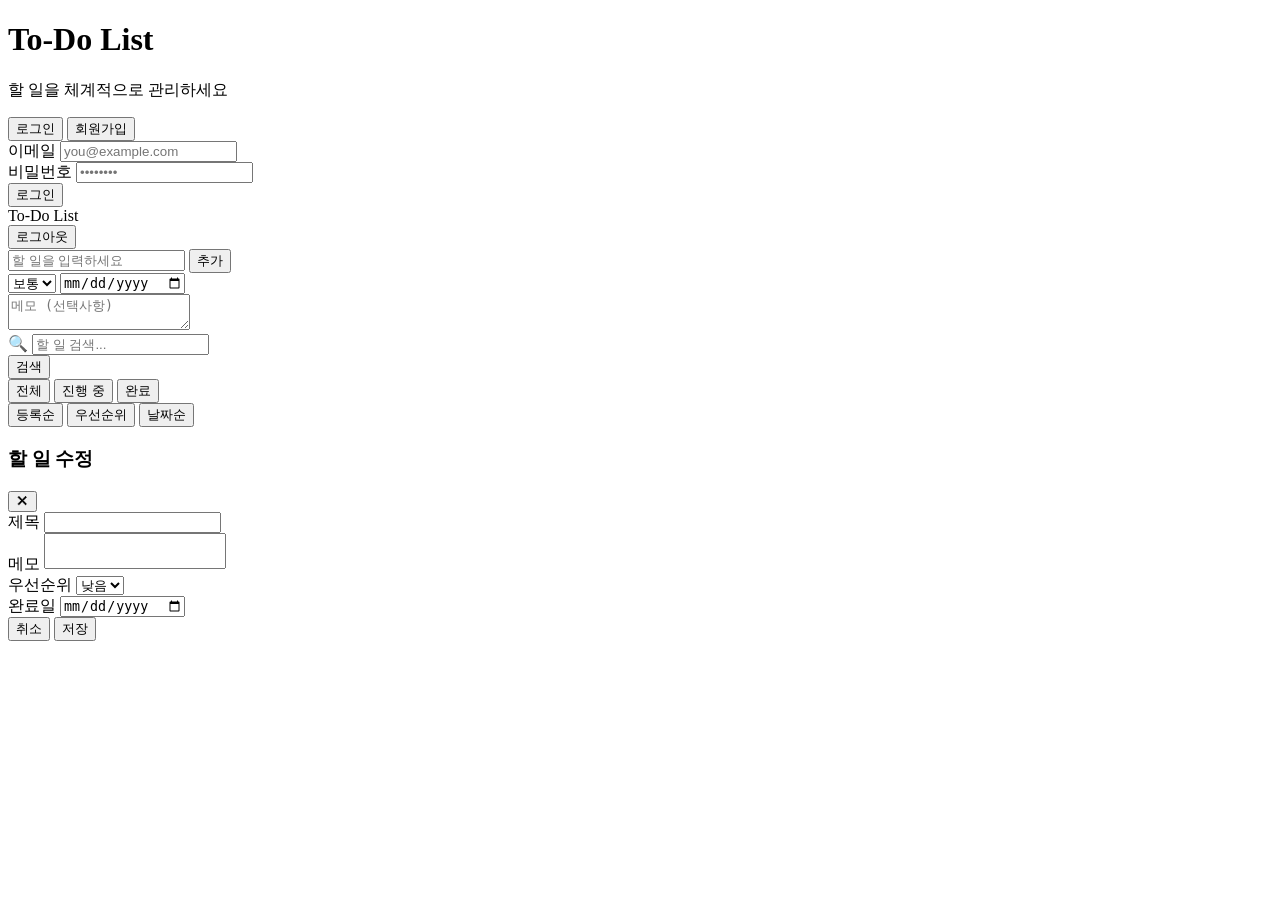
==== commit 7da228ac: "feat: 검색 기능 및 체크리스트 개선" ====
--- a/fastapi-app/templates/index.html
+++ b/fastapi-app/templates/index.html
@@ -5,7 +5,7 @@
     <meta name="viewport" content="width=device-width, initial-scale=1.0">
     <title>To-Do List</title>
     <link href="https://fonts.googleapis.com/css2?family=Inter:wght@300;400;500;600;700&display=swap" rel="stylesheet">
-    <link rel="stylesheet" href="/static/css/style.css">
+    <link rel="stylesheet" href="/static/css/style.css?v=7">
 </head>
 <body>
 
@@ -81,6 +81,15 @@
             </form>
         </div>
 
+        <div class="search-wrap">
+            <div class="search-input-wrap">
+                <span class="search-icon-inner">&#128269;</span>
+                <input type="text" id="search-input" class="search-input" placeholder="할 일 검색..." oninput="renderTodos()" onkeydown="if(event.key==='Enter') renderTodos()">
+                <button class="search-clear" id="search-clear" onclick="clearSearch()" style="display:none" title="초기화">✕</button>
+            </div>
+            <button class="search-btn" onclick="renderTodos()">검색</button>
+        </div>
+
         <div class="toolbar">
             <div class="filter-tabs">
                 <button class="filter-btn active" onclick="filterTodos('all', this)">전체</button>
@@ -93,6 +102,8 @@
                 <button class="sort-btn" onclick="setSort('date', this)">날짜순</button>
             </div>
         </div>
+
+        <div id="search-result-info" style="display:none" class="search-result-info"></div>
 
         <div id="todo-list"></div>
     </div>
@@ -137,6 +148,6 @@
     </div>
 </div>
 
-<script src="/static/js/app.js"></script>
+<script src="/static/js/app.js?v=7"></script>
 </body>
 </html>
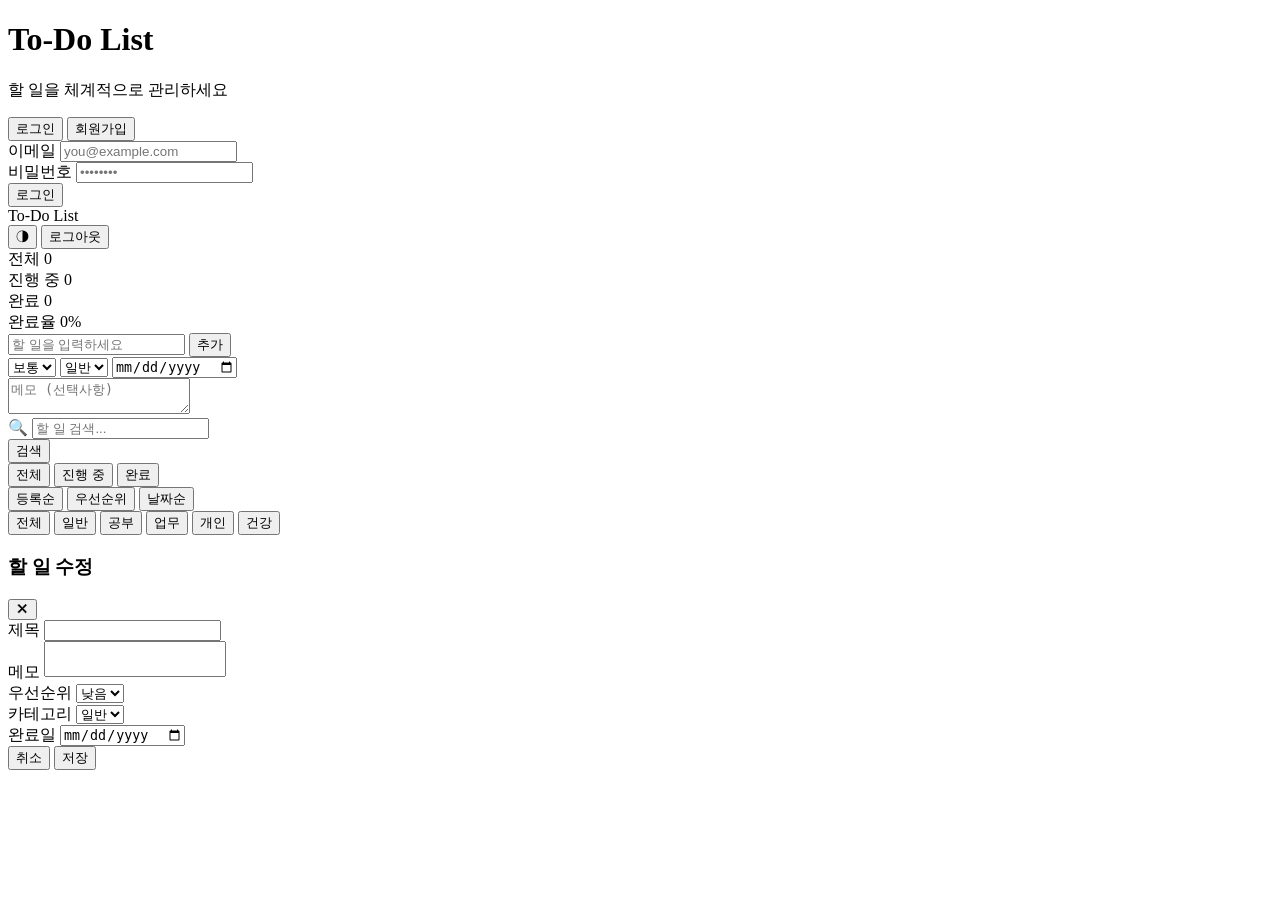
==== commit c8f2ecc8: "feat: 태그, 대시보드 집계 기능 추가" ====
--- a/fastapi-app/templates/index.html
+++ b/fastapi-app/templates/index.html
@@ -5,7 +5,7 @@
     <meta name="viewport" content="width=device-width, initial-scale=1.0">
     <title>To-Do List</title>
     <link href="https://fonts.googleapis.com/css2?family=Inter:wght@300;400;500;600;700&display=swap" rel="stylesheet">
-    <link rel="stylesheet" href="/static/css/style.css?v=7">
+    <link rel="stylesheet" href="/static/css/style.css?v=9">
 </head>
 <body>
 
@@ -58,11 +58,31 @@
         <span class="topbar-logo">To-Do List</span>
         <div class="topbar-right">
             <span id="stats"></span>
+            <button class="btn-dark-toggle" onclick="toggleDark()" title="다크 모드">◑</button>
             <button class="btn-logout" onclick="logout()">로그아웃</button>
         </div>
     </header>
 
     <div class="main-body">
+        <div class="stats-dashboard">
+            <div class="stat-card">
+                <span class="stat-label">전체</span>
+                <span class="stat-value" id="stat-total">0</span>
+            </div>
+            <div class="stat-card">
+                <span class="stat-label">진행 중</span>
+                <span class="stat-value stat-active" id="stat-active">0</span>
+            </div>
+            <div class="stat-card">
+                <span class="stat-label">완료</span>
+                <span class="stat-value stat-done" id="stat-done">0</span>
+            </div>
+            <div class="stat-card">
+                <span class="stat-label">완료율</span>
+                <span class="stat-value stat-rate" id="stat-rate">0%</span>
+            </div>
+        </div>
+
         <div class="add-card">
             <form id="todo-form">
                 <div class="add-row">
@@ -74,6 +94,13 @@
                         <option value="low">낮음</option>
                         <option value="medium" selected>보통</option>
                         <option value="high">높음</option>
+                    </select>
+                    <select id="category" class="form-select">
+                        <option value="general">일반</option>
+                        <option value="study">공부</option>
+                        <option value="work">업무</option>
+                        <option value="personal">개인</option>
+                        <option value="health">건강</option>
                     </select>
                     <input type="date" id="due_date" class="add-date">
                 </div>
@@ -101,6 +128,15 @@
                 <button class="sort-btn" onclick="setSort('priority', this)">우선순위</button>
                 <button class="sort-btn" onclick="setSort('date', this)">날짜순</button>
             </div>
+        </div>
+
+        <div class="category-filter" id="category-filter">
+            <button class="cat-btn active" onclick="filterCategory('all', this)">전체</button>
+            <button class="cat-btn" onclick="filterCategory('general', this)">일반</button>
+            <button class="cat-btn" onclick="filterCategory('study', this)">공부</button>
+            <button class="cat-btn" onclick="filterCategory('work', this)">업무</button>
+            <button class="cat-btn" onclick="filterCategory('personal', this)">개인</button>
+            <button class="cat-btn" onclick="filterCategory('health', this)">건강</button>
         </div>
 
         <div id="search-result-info" style="display:none" class="search-result-info"></div>
@@ -136,9 +172,19 @@
                     </select>
                 </div>
                 <div class="form-group">
-                    <label class="form-label">완료일</label>
-                    <input type="date" id="edit-due_date" class="form-input">
+                    <label class="form-label">카테고리</label>
+                    <select id="edit-category" class="form-input" style="cursor:pointer;">
+                        <option value="general">일반</option>
+                        <option value="study">공부</option>
+                        <option value="work">업무</option>
+                        <option value="personal">개인</option>
+                        <option value="health">건강</option>
+                    </select>
                 </div>
+            </div>
+            <div class="form-group">
+                <label class="form-label">완료일</label>
+                <input type="date" id="edit-due_date" class="form-input">
             </div>
         </div>
         <div class="modal-footer">
@@ -148,6 +194,6 @@
     </div>
 </div>
 
-<script src="/static/js/app.js?v=7"></script>
+<script src="/static/js/app.js?v=9"></script>
 </body>
 </html>
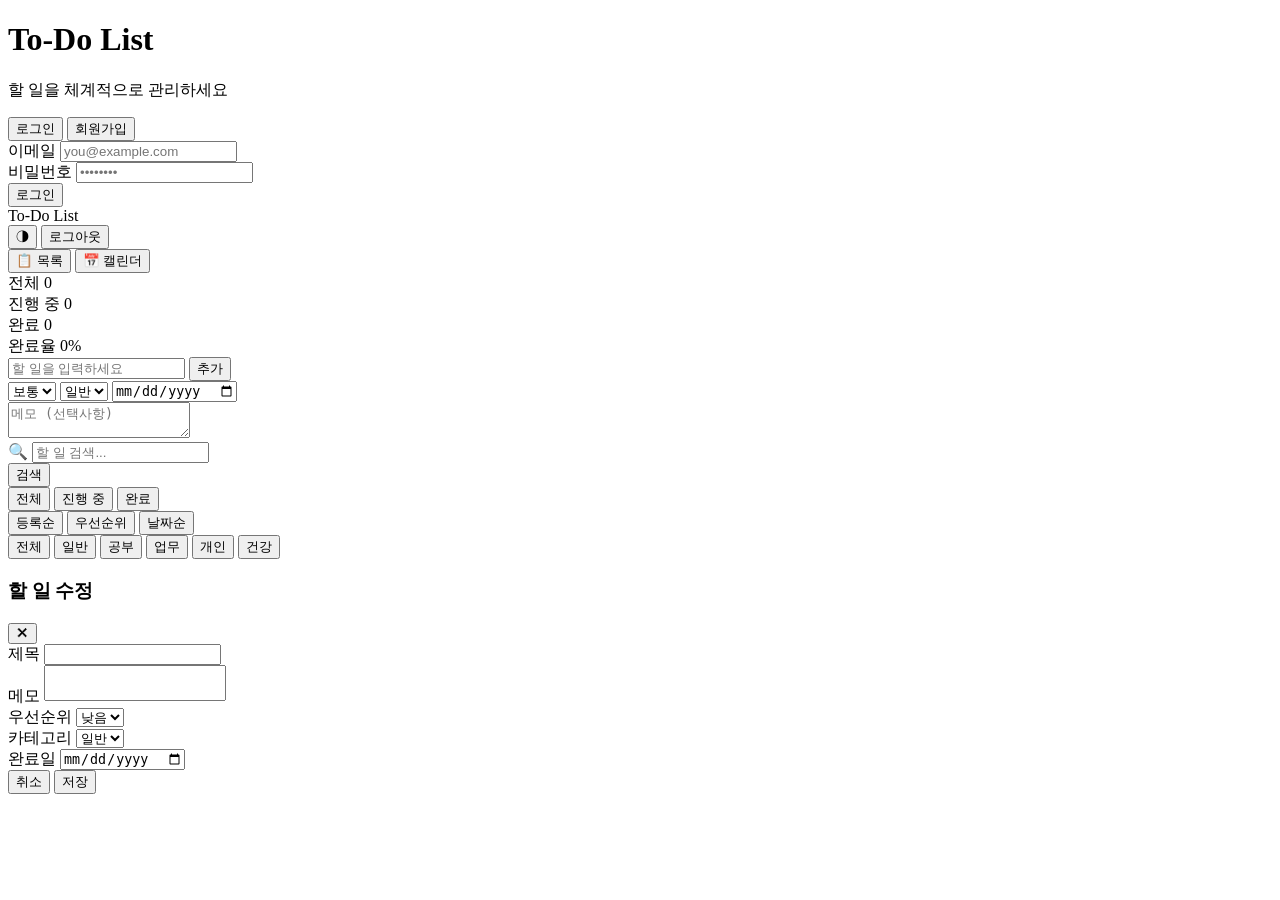
==== commit dc4a110e: "feat: mono design과 calendar 디자인" ====
--- a/fastapi-app/templates/index.html
+++ b/fastapi-app/templates/index.html
@@ -5,7 +5,7 @@
     <meta name="viewport" content="width=device-width, initial-scale=1.0">
     <title>To-Do List</title>
     <link href="https://fonts.googleapis.com/css2?family=Inter:wght@300;400;500;600;700&display=swap" rel="stylesheet">
-    <link rel="stylesheet" href="/static/css/style.css?v=9">
+    <link rel="stylesheet" href="/static/css/style.css?v=17">
 </head>
 <body>
 
@@ -64,6 +64,11 @@
     </header>
 
     <div class="main-body">
+        <div class="view-tabs">
+            <button class="view-tab active" id="view-tab-list" onclick="setView('list')">📋 목록</button>
+            <button class="view-tab" id="view-tab-calendar" onclick="setView('calendar')">📅 캘린더</button>
+        </div>
+
         <div class="stats-dashboard">
             <div class="stat-card">
                 <span class="stat-label">전체</span>
@@ -141,7 +146,32 @@
 
         <div id="search-result-info" style="display:none" class="search-result-info"></div>
 
-        <div id="todo-list"></div>
+        <div id="list-view">
+            <div id="todo-list"></div>
+        </div>
+
+        <div id="calendar-view" style="display:none">
+            <div class="cal-header">
+                <button class="cal-nav" onclick="moveMonth(-1)">‹</button>
+                <span class="cal-title" id="cal-title"></span>
+                <button class="cal-nav" onclick="moveMonth(1)">›</button>
+                <button class="cal-today" onclick="goToday()">오늘</button>
+            </div>
+            <div class="cal-weekdays">
+                <span class="cal-wd cal-sun">일</span>
+                <span class="cal-wd">월</span>
+                <span class="cal-wd">화</span>
+                <span class="cal-wd">수</span>
+                <span class="cal-wd">목</span>
+                <span class="cal-wd">금</span>
+                <span class="cal-wd cal-sat">토</span>
+            </div>
+            <div class="cal-grid" id="cal-grid"></div>
+            <div class="cal-selected">
+                <div class="cal-selected-header" id="cal-selected-date">날짜를 선택하세요</div>
+                <div id="cal-selected-list"></div>
+            </div>
+        </div>
     </div>
 </div>
 
@@ -194,6 +224,6 @@
     </div>
 </div>
 
-<script src="/static/js/app.js?v=9"></script>
+<script src="/static/js/app.js?v=17"></script>
 </body>
 </html>
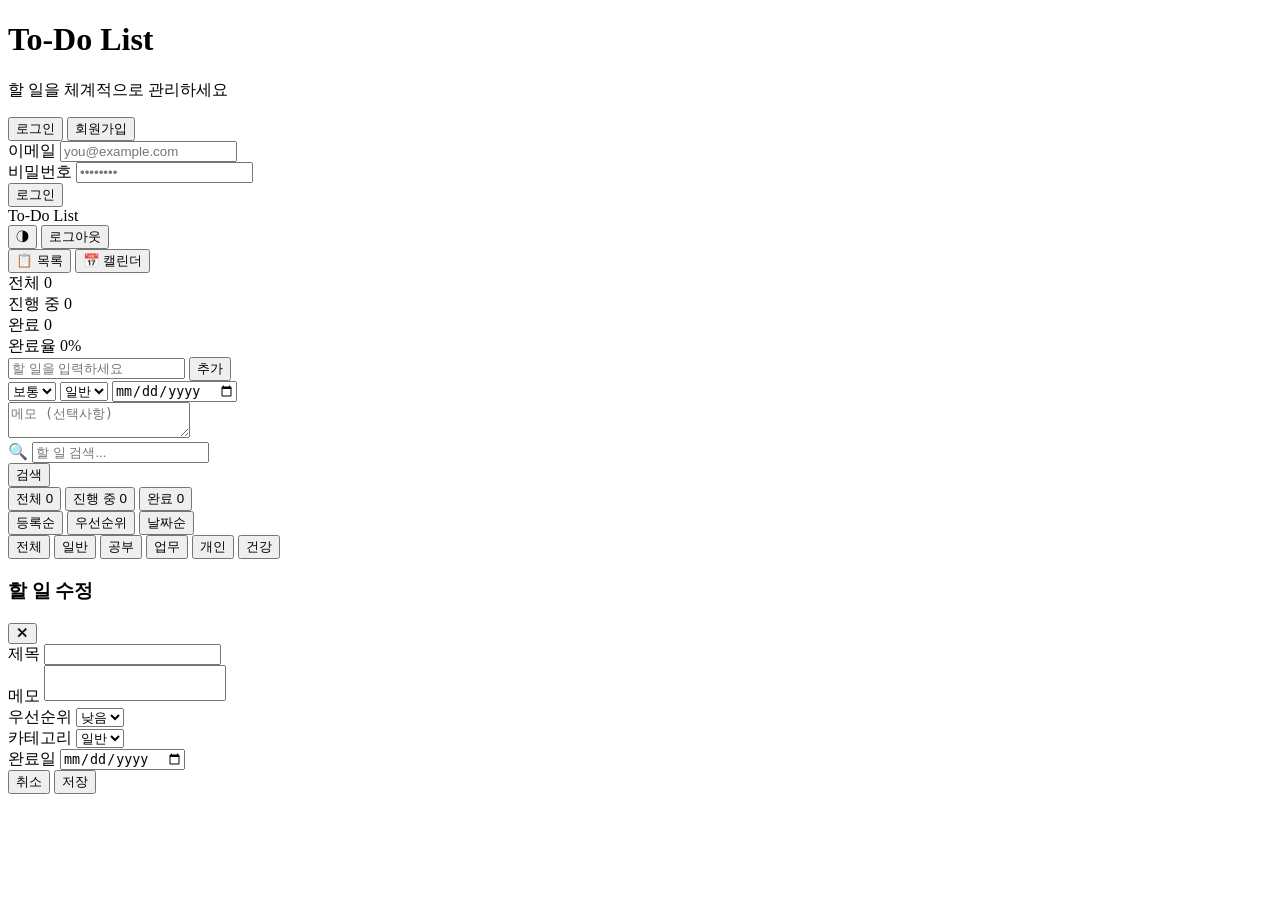
==== commit 49cb1e8e: "feat: loki+promtail" ====
--- a/fastapi-app/templates/index.html
+++ b/fastapi-app/templates/index.html
@@ -5,7 +5,7 @@
     <meta name="viewport" content="width=device-width, initial-scale=1.0">
     <title>To-Do List</title>
     <link href="https://fonts.googleapis.com/css2?family=Inter:wght@300;400;500;600;700&display=swap" rel="stylesheet">
-    <link rel="stylesheet" href="/static/css/style.css?v=17">
+    <link rel="stylesheet" href="/static/css/style.css?v=18">
 </head>
 <body>
 
@@ -124,15 +124,19 @@
 
         <div class="toolbar">
             <div class="filter-tabs">
-                <button class="filter-btn active" onclick="filterTodos('all', this)">전체</button>
-                <button class="filter-btn" onclick="filterTodos('active', this)">진행 중</button>
-                <button class="filter-btn" onclick="filterTodos('completed', this)">완료</button>
+                <button class="filter-btn active" onclick="filterTodos('all', this)">전체 <span class="count-badge" id="count-all">0</span></button>
+                <button class="filter-btn" onclick="filterTodos('active', this)">진행 중 <span class="count-badge" id="count-active">0</span></button>
+                <button class="filter-btn" onclick="filterTodos('completed', this)">완료 <span class="count-badge" id="count-completed">0</span></button>
             </div>
             <div class="sort-tabs">
                 <button class="sort-btn active" onclick="setSort('default', this)">등록순</button>
                 <button class="sort-btn" onclick="setSort('priority', this)">우선순위</button>
                 <button class="sort-btn" onclick="setSort('date', this)">날짜순</button>
             </div>
+        </div>
+
+        <div class="bulk-bar" id="bulk-bar" style="display:none">
+            <button class="bulk-btn" onclick="clearCompleted()">완료 항목 비우기 <span id="bulk-count">0</span></button>
         </div>
 
         <div class="category-filter" id="category-filter">
@@ -224,6 +228,6 @@
     </div>
 </div>
 
-<script src="/static/js/app.js?v=17"></script>
+<script src="/static/js/app.js?v=18"></script>
 </body>
 </html>
